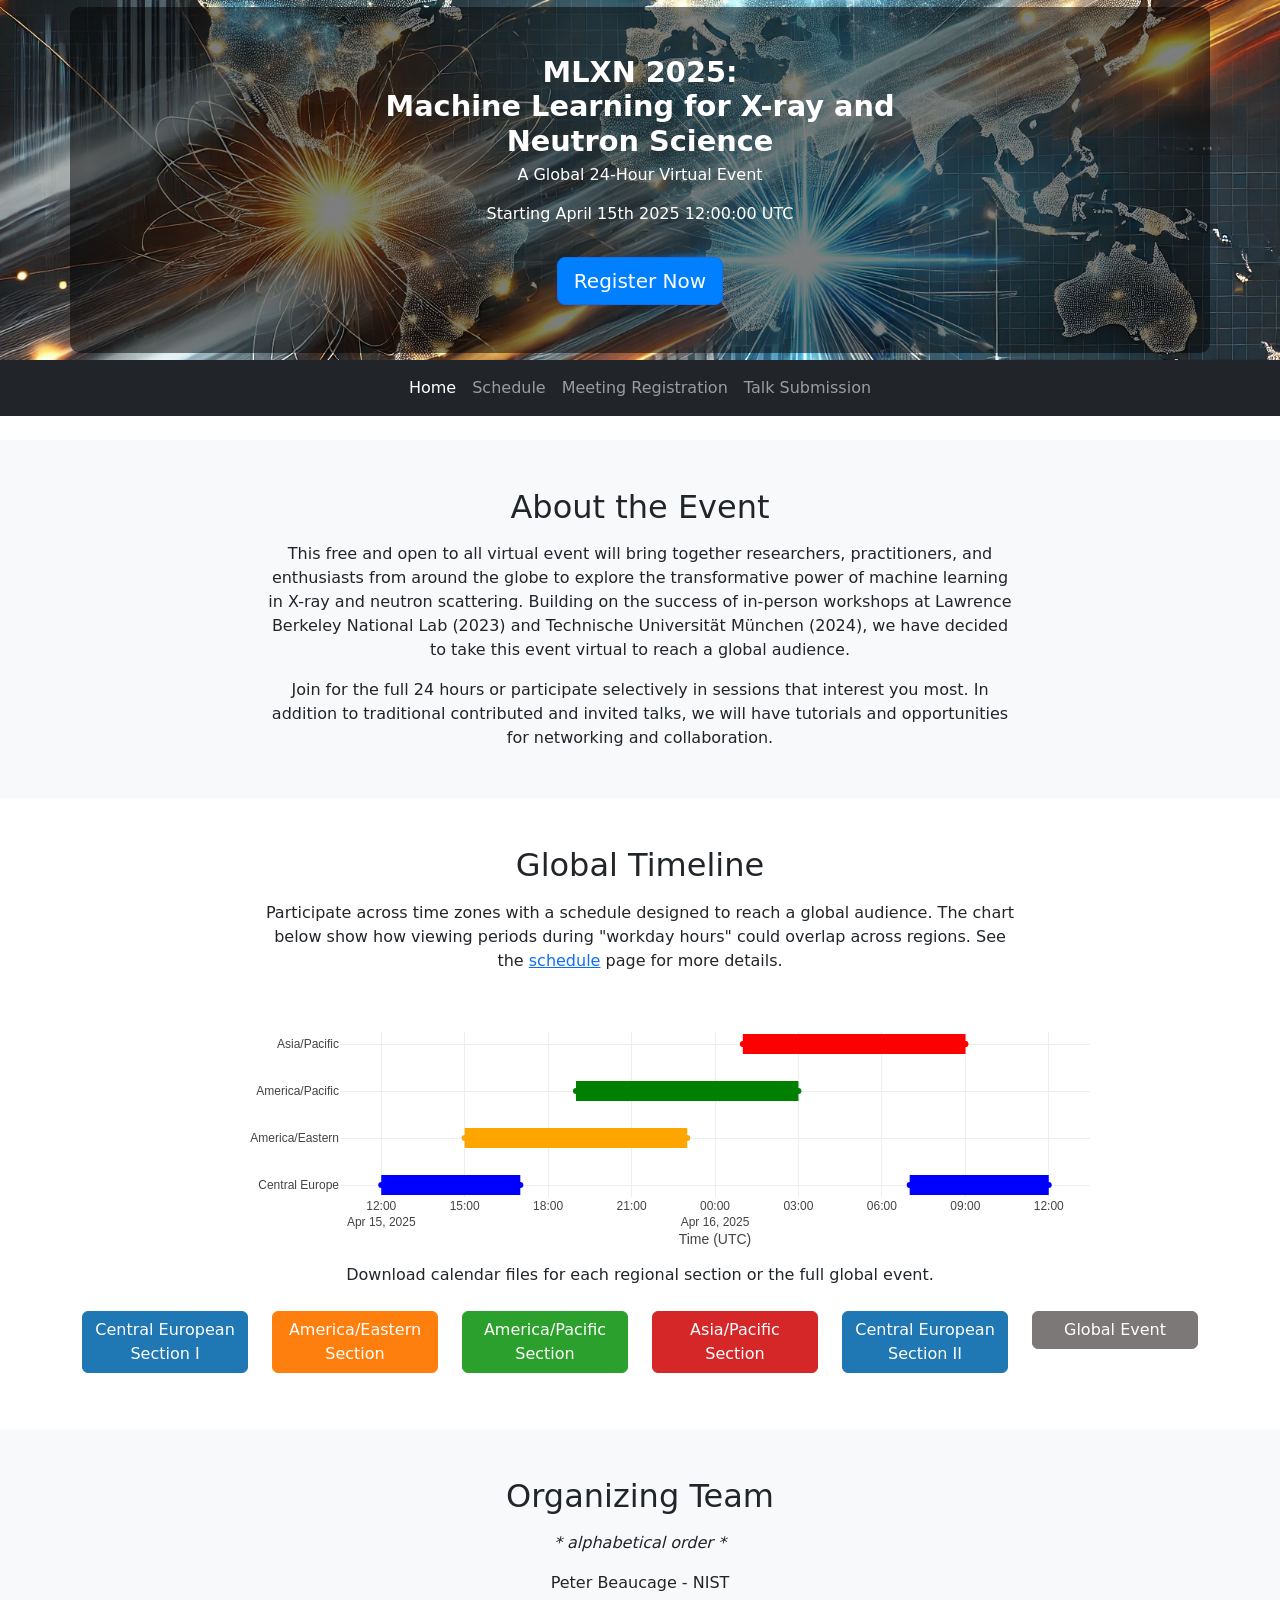
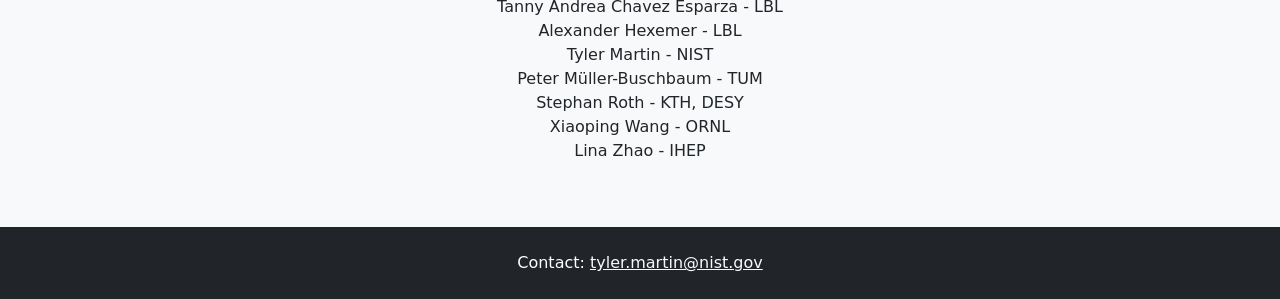
==== index.html @ e7e42723 "clarifies that the event is free" ====
<!DOCTYPE html>
<html lang="en">
<head>
    <meta charset="UTF-8">
    <meta name="viewport" content="width=device-width, initial-scale=1.0">
    <title>MLXN 2025 Symposium</title>

    <link href="https://cdn.jsdelivr.net/npm/bootstrap@5.3.2/dist/css/bootstrap.min.css" rel="stylesheet">
    <link href="styles.css" rel="stylesheet">
    <script defer src="scripts.js"></script>
    <script src="https://cdn.plot.ly/plotly-latest.min.js"></script>

    <!-- NIST Footer -->
   <link rel="stylesheet" href="https://pages.nist.gov/nist-header-footer/css/nist-combined.css">
   <script src="https://pages.nist.gov/nist-header-footer/js/nist-header-footer.js" type="text/javascript" defer="defer"></script>

    <!-- NIST Leave Notice -->
    <script type="text/javascript" src="https://code.jquery.com/jquery-1.12.4.min.js"></script>
    <script type="text/javascript" src="https://pages.nist.gov/leaveNotice/js/jquery.leaveNotice-nist.min.js"></script>
    <link rel="stylesheet" type="text/css" href="https://pages.nist.gov/leaveNotice/css/jquery.leaveNotice.css" />


    <script type="text/javascript">
        $(function(){
         $('a[rel=external]').leaveNotice();
        });
    </script>
</head>
<body>

    <!--
    <div class="alert alert-warning text-center mb-0" role="alert">
        This website is in development. All details are subject to change.
    </div>
    -->

    <!-- Hero Section -->
    <header class="hero d-flex flex-column justify-content-center align-items-center text-center">
        <div class="container text-white py-5">
            <h1 class="display-4 fw-bold">MLXN 2025:<br/> Machine Learning for X-ray and <br/> Neutron Science</h1>
            <p class="lead">A Global 24-Hour Virtual Event</p>
            <p class="lead">Starting April 15th 2025 12:00:00 UTC</p>
            <a href="https://forms.gle/H5YNSt72dLBRPrXT7" rel="external" class="btn btn-primary btn-lg mt-3">Register Now</a>

        </div>
    </header>

    <!-- Navigation Bar -->
    <nav class="navbar navbar-expand-lg navbar-dark bg-dark mb-4">
        <div class="container">
            <button class="navbar-toggler" type="button" data-bs-toggle="collapse" data-bs-target="#navbarNav" aria-controls="navbarNav" aria-expanded="false" aria-label="Toggle navigation">
                <span class="navbar-toggler-icon"></span>
            </button>
            <div class="collapse navbar-collapse justify-content-center" id="navbarNav">
                <ul class="navbar-nav">
                    <li class="nav-item">
                        <a class="nav-link active" href="index.html">Home</a>
                    </li>
                    <li class="nav-item">
                        <a class="nav-link" href="schedule.html">Schedule</a>
                    </li>
                    <li class="nav-item">
                        <a class="nav-link" href="https://forms.gle/H5YNSt72dLBRPrXT7" rel="external">Meeting Registration</a>
                    </li>
                    <li class="nav-item">
                        <a class="nav-link" href="https://forms.gle/bDFXMEPGEKgv2yoD7" rel="external">Talk Submission</a>
                    </li>
                </ul>
            </div>
        </div>
    </nav>

    <!-- About Section -->
    <section id="about" class="py-5 bg-light">
        <div class="container text-center">
            <h2>About the Event</h2>
            <p class="mt-3">
                This free and open to all virtual event will bring together researchers, practitioners, and enthusiasts
                from around the globe to explore the transformative power of machine learning in X-ray and neutron
                scattering. Building on the success of in-person workshops at Lawrence Berkeley National Lab (2023)
                and Technische Universität München (2024), we have decided to take this event virtual to reach a global
                audience.
            </p>
            <p class="mt-3">
                Join for the full 24 hours or participate selectively in sessions that interest you most. In
                addition to traditional contributed and invited talks, we will have tutorials and opportunities for
                networking and collaboration.
            </p>
        </div>
    </section>

    <!-- Global Timeline Section -->
    <section id="timeline" class="py-5">
        <div class="container text-center">
            <h2>Global Timeline</h2>
            <p class="mt-3">
                Participate across time zones with a schedule designed to reach a global audience.
                The chart below show how viewing periods during "workday hours" could overlap across regions.
                See the <a href="schedule.html">schedule</a> page for more details.
            </p>
            <div id="gantt-chart" class="mt-4"></div>

            <p class="mt-3">
                Download calendar files for each regional section or the full global event.
            </p>
            <div class="row justify-content-center mt-4">
                <div class="col-6 col-md-4 col-lg-2 mb-2">
                    <a href="MLXN25-CET1.ics" download="MLXN25-CET1.ics" class="btn btn-primary w-100" style="background-color: #1f77b4; border-color: #1f77b4;">Central European Section I</a>
                </div>
                <div class="col-6 col-md-4 col-lg-2 mb-2">
                    <a href="MLXN25-EDT.ics" download="MLXN25-EDT.ics" class="btn btn-primary w-100" style="background-color: #ff7f0e; border-color: #ff7f0e;">America/Eastern Section</a>
                </div>
                <div class="col-6 col-md-4 col-lg-2 mb-2">
                    <a href="MLXN25-PDT.ics" download="MLXN25-PDT.ics" class="btn btn-primary w-100" style="background-color: #2ca02c; border-color: #2ca02c;">America/Pacific Section</a>
                </div>
                <div class="col-6 col-md-4 col-lg-2 mb-2">
                    <a href="MLXN25-APA.ics" download="MLXN25-APA.ics" class="btn btn-primary w-100" style="background-color: #d62728; border-color: #d62728;">Asia/Pacific Section</a>
                </div>
                <div class="col-6 col-md-4 col-lg-2 mb-2">
                    <a href="MLXN25-CET2.ics" download="MLXN25-CET1.ics" class="btn btn-primary w-100" style="background-color: #1f77b4; border-color: #1f77b4;">Central European Section II</a>
                </div>
                <div class="col-6 col-md-4 col-lg-2 mb-2">
                    <a href="MLXN25.ics" download="MLXN25.ics" class="btn btn-primary w-100" style="background-color: #7c7878; border-color: #7c7878;">Global Event</a>
                </div>
            </div>
        </div>
    </section>

    <!-- Organizing Team Section -->
    <section id="organizing-team" class="py-5 bg-light">
        <div class="container text-center">
            <h2>Organizing Team</h2>
            <p class="mt-3"><em>* alphabetical order *</em></p>
            <ul class="list-unstyled mt-3">
                <li>Peter Beaucage - NIST</li>
                <li>Tanny Andrea Chavez Esparza - LBL</li>
                <li>Alexander Hexemer - LBL</li>
                <li>Tyler Martin - NIST</li>
                <li>Peter Müller-Buschbaum - TUM</li>
                <li>Stephan Roth - KTH, DESY</li>
                <li>Xiaoping Wang - ORNL</li>
                <li>Lina Zhao - IHEP</li>
            </ul>
        </div>
    </section>

    <!-- Footer -->
    <footer class="py-4 bg-dark text-white text-center">
        <p>Contact: <a href="mailto:tyler.martin@nist.gov" class="text-light">tyler.martin@nist.gov</a></p>
    </footer>

    <script src="https://cdn.jsdelivr.net/npm/bootstrap@5.3.2/dist/js/bootstrap.bundle.min.js"></script>
</body>
</html>
---- styles.css ----
/* Hero Section */
.hero {
    position: relative;
    background: url('header-image-small.png') no-repeat center top/cover;
    background-position: center 30%; /* Focus on the top 30% of the image */
    height: 40vh;
    display: flex;
    justify-content: center;
    align-items: center;
    text-align: center;
    padding: 20px;
    overflow: hidden; /* Ensure the image doesn't overflow */
}

.hero .container {
    background: rgba(0, 0, 0, 0.5);
    padding: 15px;
    border-radius: 10px;
    width: 100%;
}

.hero h1 {
    font-size: 1.8em;
    margin: 0;
}

.hero p {
    font-size: 1em;
    margin: 5px 0 15px;
    max-width: none;
}

p {
    max-width: 750px;
    margin: 0 auto;
}

/* Buttons */
button {
    padding: 10px 20px;
    border: none;
    border-radius: 5px;
    cursor: pointer;
    font-size: 16px;
}

.btn-primary {
    background: #0080ff;
    color: white;
}

.btn-primary:hover {
    background: #0056b3;
}

.btn-secondary {
    background: #ddd;
    color: #333;
}

.btn-secondary:hover {
    background: #bbb;
}

#gantt-chart {
    margin: 0 auto;
    max-width: 900px; /* Make the chart responsive */
}

/* Responsive adjustments */
@media (max-width: 576px) {
    .hero {
        height: auto;
        padding: 30px 20px;
    }

    .hero h1 {
        font-size: 1.5em;
    }

    .hero p {
        font-size: 0.9em;
    }

    .btn-primary, .btn-secondary {
        font-size: 14px;
        padding: 8px 16px;
    }

    .container {
        padding: 10px;
    }
}

 .schedule-container {
     height: 80vh;
     overflow-y: auto;
 }
 .event-details {
     position: sticky;
     top: 0;
     height: 80vh;
     overflow-y: auto;
 }
 .event-row {
     cursor: pointer;
     transition: background-color 0.2s;
 }
 .event-row:hover {
     background-color: #f8f9fa;
 }
 .event-row.active {
     background-color: #e9ecef;
 }
 .event-details-card {
     display: none;
 }
 .event-details-card.show {
     display: block;
 }
 .region-indicator {
     display: inline-block;
     width: 12px;
     height: 12px;
     margin-right: 3px;
     border-radius: 2px;
 }
 .region-europe {
     background-color: #1f77b4;
 }
 .region-eastern {
     background-color: #ff7f0e;
 }
 .region-western {
     background-color: #2ca02c;
 }
 .region-asia {
     background-color: #d62728;
 }
 .region-indicators {
     display: flex;
     margin-right: 10px;
 }
 .time-cell {
     display: flex;
     align-items: center;
 }
 .combined-time {
     white-space: nowrap;
 }
 .utc-time {
     display: block;
     font-weight: bold;
 }
 .local-time {
     display: block;
     color: #666;
     font-size: 0.85em;
     margin-top: 2px;
 }
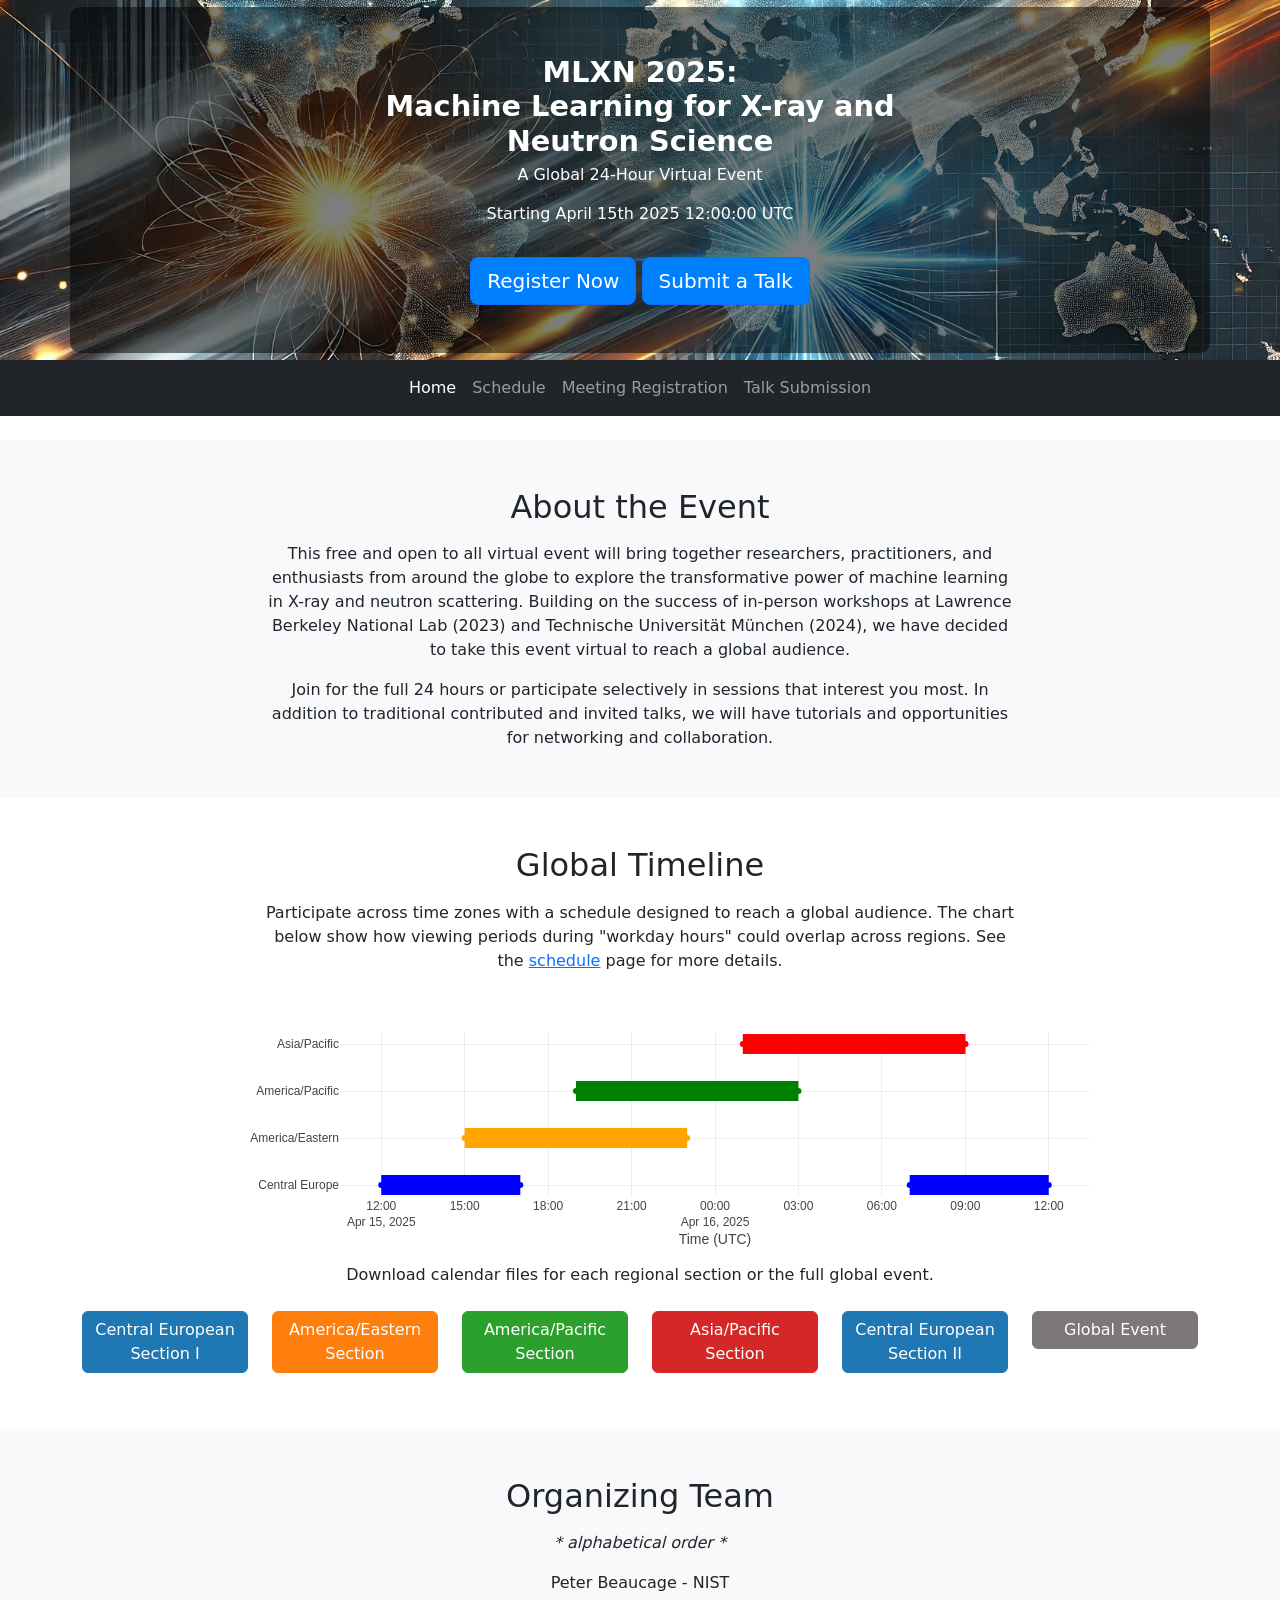
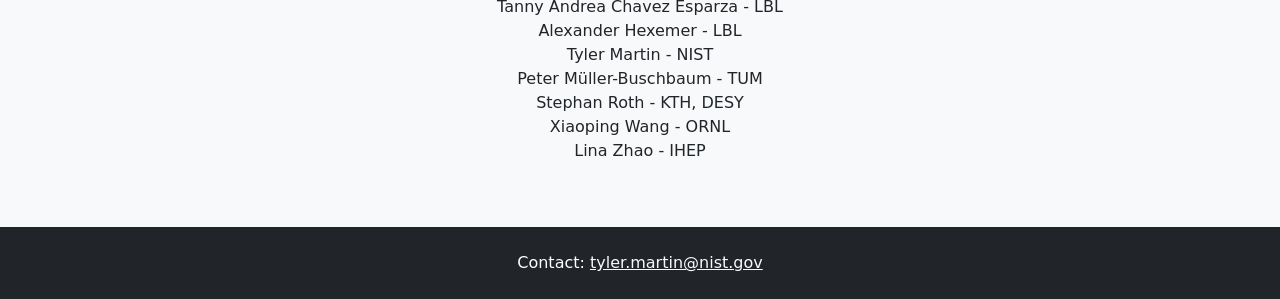
==== commit c9b7e5fa: "adds email banner and adds buttons back into web banner" ====
--- a/index.html
+++ b/index.html
@@ -41,6 +41,7 @@
             <p class="lead">A Global 24-Hour Virtual Event</p>
             <p class="lead">Starting April 15th 2025 12:00:00 UTC</p>
             <a href="https://forms.gle/H5YNSt72dLBRPrXT7" rel="external" class="btn btn-primary btn-lg mt-3">Register Now</a>
+            <a href="https://forms.gle/bDFXMEPGEKgv2yoD7" rel="external" class="btn btn-primary btn-lg mt-3">Submit a Talk</a>
 
         </div>
     </header>
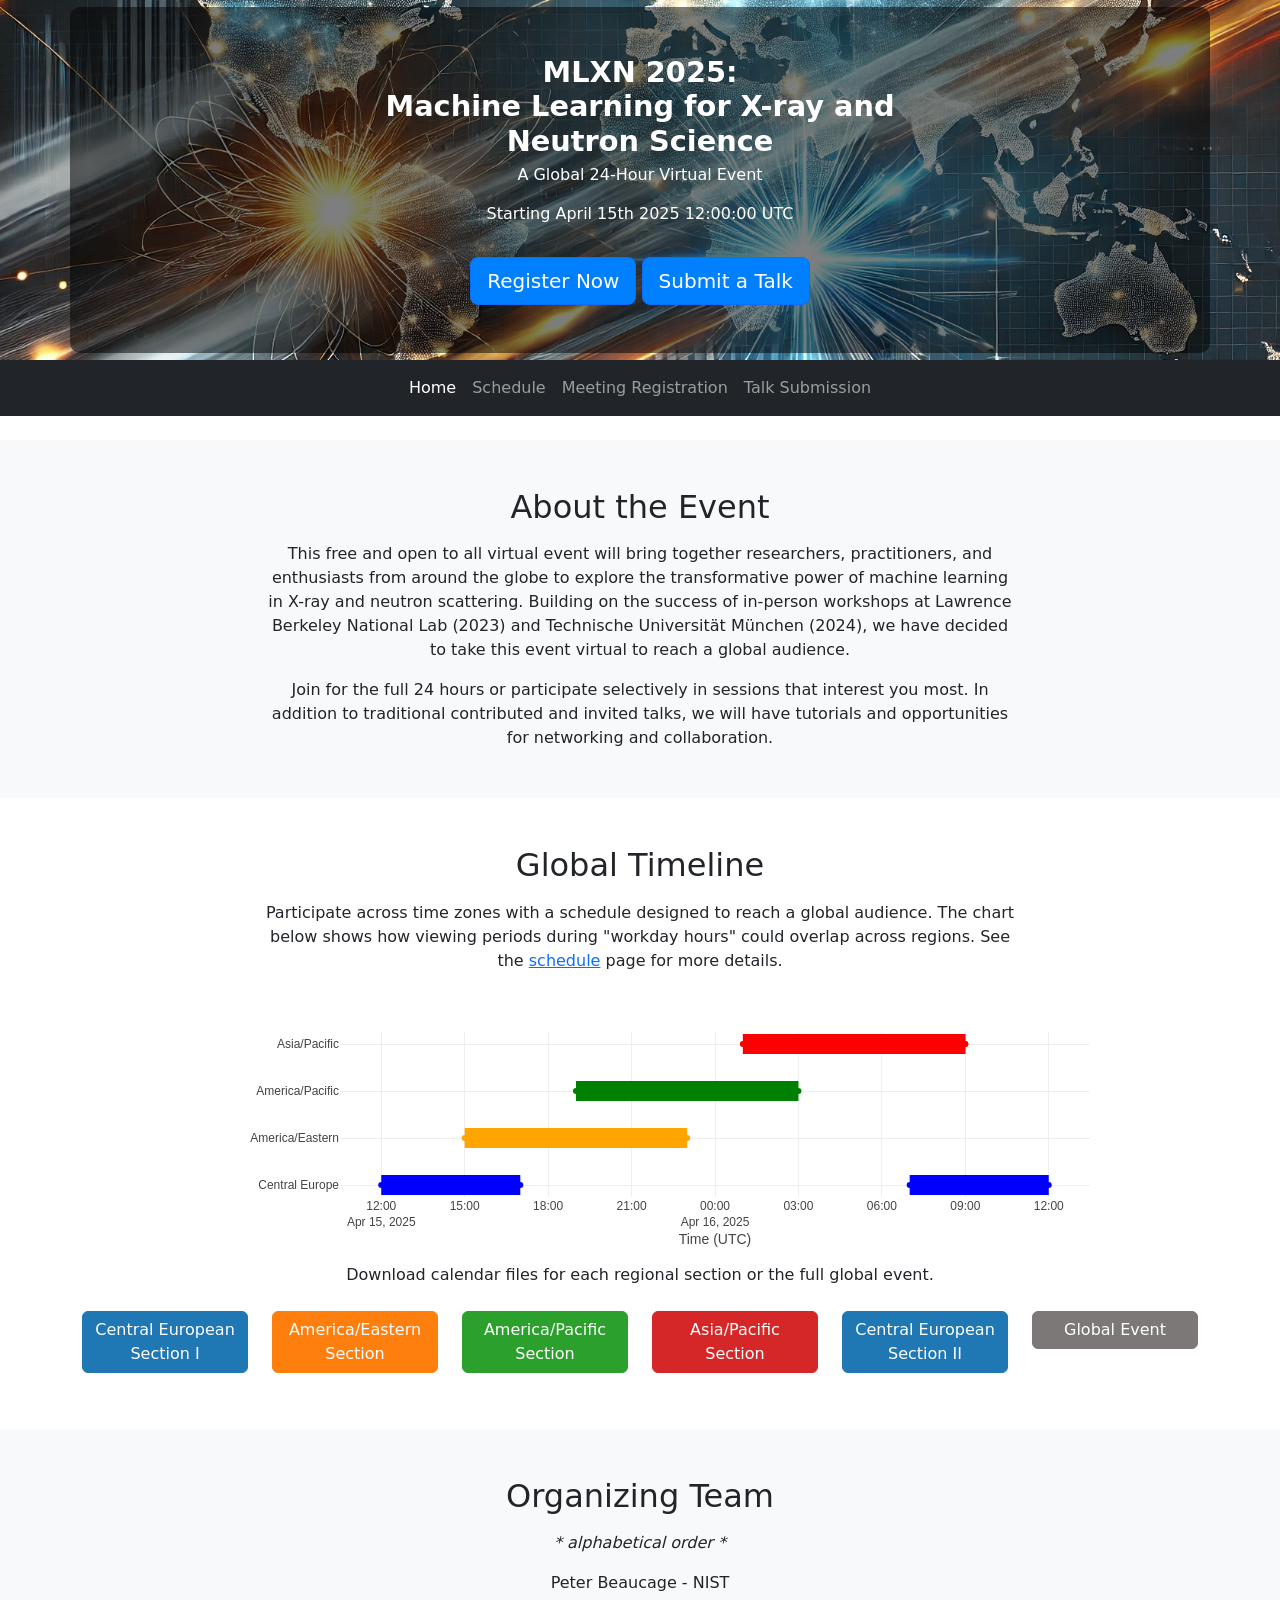
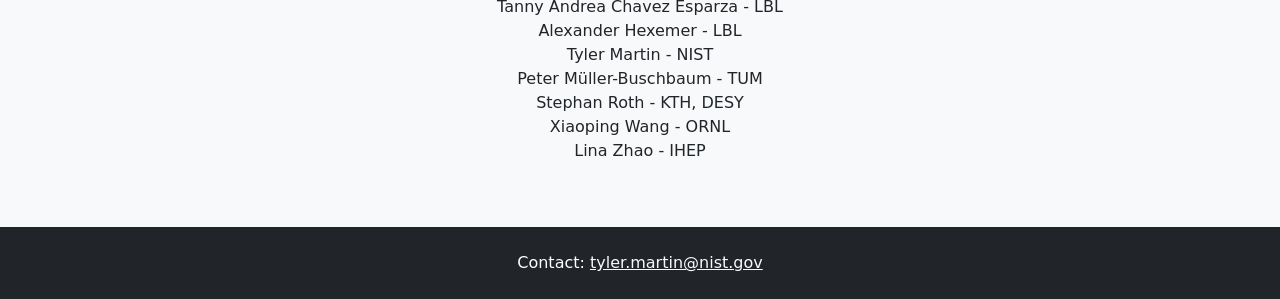
==== commit dae8f0eb: "fixes typo" ====
--- a/index.html
+++ b/index.html
@@ -96,7 +96,7 @@
             <h2>Global Timeline</h2>
             <p class="mt-3">
                 Participate across time zones with a schedule designed to reach a global audience.
-                The chart below show how viewing periods during "workday hours" could overlap across regions.
+                The chart below shows how viewing periods during "workday hours" could overlap across regions.
                 See the <a href="schedule.html">schedule</a> page for more details.
             </p>
             <div id="gantt-chart" class="mt-4"></div>
--- a/styles.css
+++ b/styles.css
@@ -118,29 +118,6 @@
  .event-details-card.show {
      display: block;
  }
- .region-indicator {
-     display: inline-block;
-     width: 12px;
-     height: 12px;
-     margin-right: 3px;
-     border-radius: 2px;
- }
- .region-europe {
-     background-color: #1f77b4;
- }
- .region-eastern {
-     background-color: #ff7f0e;
- }
- .region-western {
-     background-color: #2ca02c;
- }
- .region-asia {
-     background-color: #d62728;
- }
- .region-indicators {
-     display: flex;
-     margin-right: 10px;
- }
  .time-cell {
      display: flex;
      align-items: center;
@@ -158,3 +135,140 @@
      font-size: 0.85em;
      margin-top: 2px;
  }
+
+#scheduleTable {
+    border-collapse: separate;
+    border-spacing: 0;
+}
+
+#scheduleTable thead th {
+    background-color: #f8f9fa;
+    border-bottom: 2px solid #dee2e6;
+    position: sticky;
+    top: 0;
+    z-index: 10;
+    padding: 12px 15px;
+    font-weight: 600;
+}
+
+#scheduleTable tbody tr {
+    transition: all 0.2s ease;
+    border-left: 3px solid transparent;
+}
+
+#scheduleTable tbody tr:hover {
+    background-color: rgba(13, 110, 253, 0.05);
+    border-left: 3px solid #0d6efd;
+}
+
+#scheduleTable tbody tr.active {
+    background-color: rgba(13, 110, 253, 0.1);
+    border-left: 3px solid #0d6efd;
+}
+
+#scheduleTable td {
+    padding: 12px 15px;
+    vertical-align: middle;
+}
+
+.card {
+    border: none;
+    box-shadow: 0 4px 6px rgba(0, 0, 0, 0.1);
+    border-radius: 8px;
+    overflow: hidden;
+}
+
+.card-header {
+    background-color: #f8f9fa;
+    border-bottom: 1px solid rgba(0, 0, 0, 0.05);
+    padding: 15px 20px;
+}
+
+.card-body {
+    padding: 20px;
+}
+
+/* Region indicators */
+.region-indicators {
+    display: flex;
+    gap: 5px;
+}
+
+.region-indicator {
+    display: inline-block;
+    width: 12px;
+    height: 12px;
+    border-radius: 50%;
+    margin-right: 2px;
+}
+
+ .region-europe {
+     background-color: #1f77b4;
+ }
+ .region-eastern {
+     background-color: #ff7f0e;
+ }
+ .region-western {
+     background-color: #2ca02c;
+ }
+ .region-asia {
+     background-color: #d62728;
+ }
+
+
+/* Event details styling */
+.event-details-card {
+    opacity: 0;
+    transform: translateY(10px);
+    transition: all 0.3s ease;
+}
+
+.event-details-card.show {
+    opacity: 1;
+    transform: translateY(0);
+}
+
+#eventTags .badge {
+    font-weight: 500;
+    padding: 6px 10px;
+    border-radius: 4px;
+    margin-bottom: 8px;
+}
+
+#eventTitle {
+    font-weight: 600;
+    line-height: 1.3;
+    font-size: 1.4rem;
+}
+
+.schedule-container {
+    border-radius: 8px;
+    overflow: hidden;
+}
+
+/* Scrollbar styling */
+::-webkit-scrollbar {
+    width: 8px;
+    height: 8px;
+}
+
+::-webkit-scrollbar-track {
+    background: #f1f1f1;
+    border-radius: 10px;
+}
+
+::-webkit-scrollbar-thumb {
+    background: #c1c1c1;
+    border-radius: 10px;
+}
+
+::-webkit-scrollbar-thumb:hover {
+    background: #a8a8a8;
+}
+
+/* Alert styling */
+.alert {
+    border-radius: 8px;
+    border: none;
+    box-shadow: 0 2px 4px rgba(0, 0, 0, 0.05);
+}
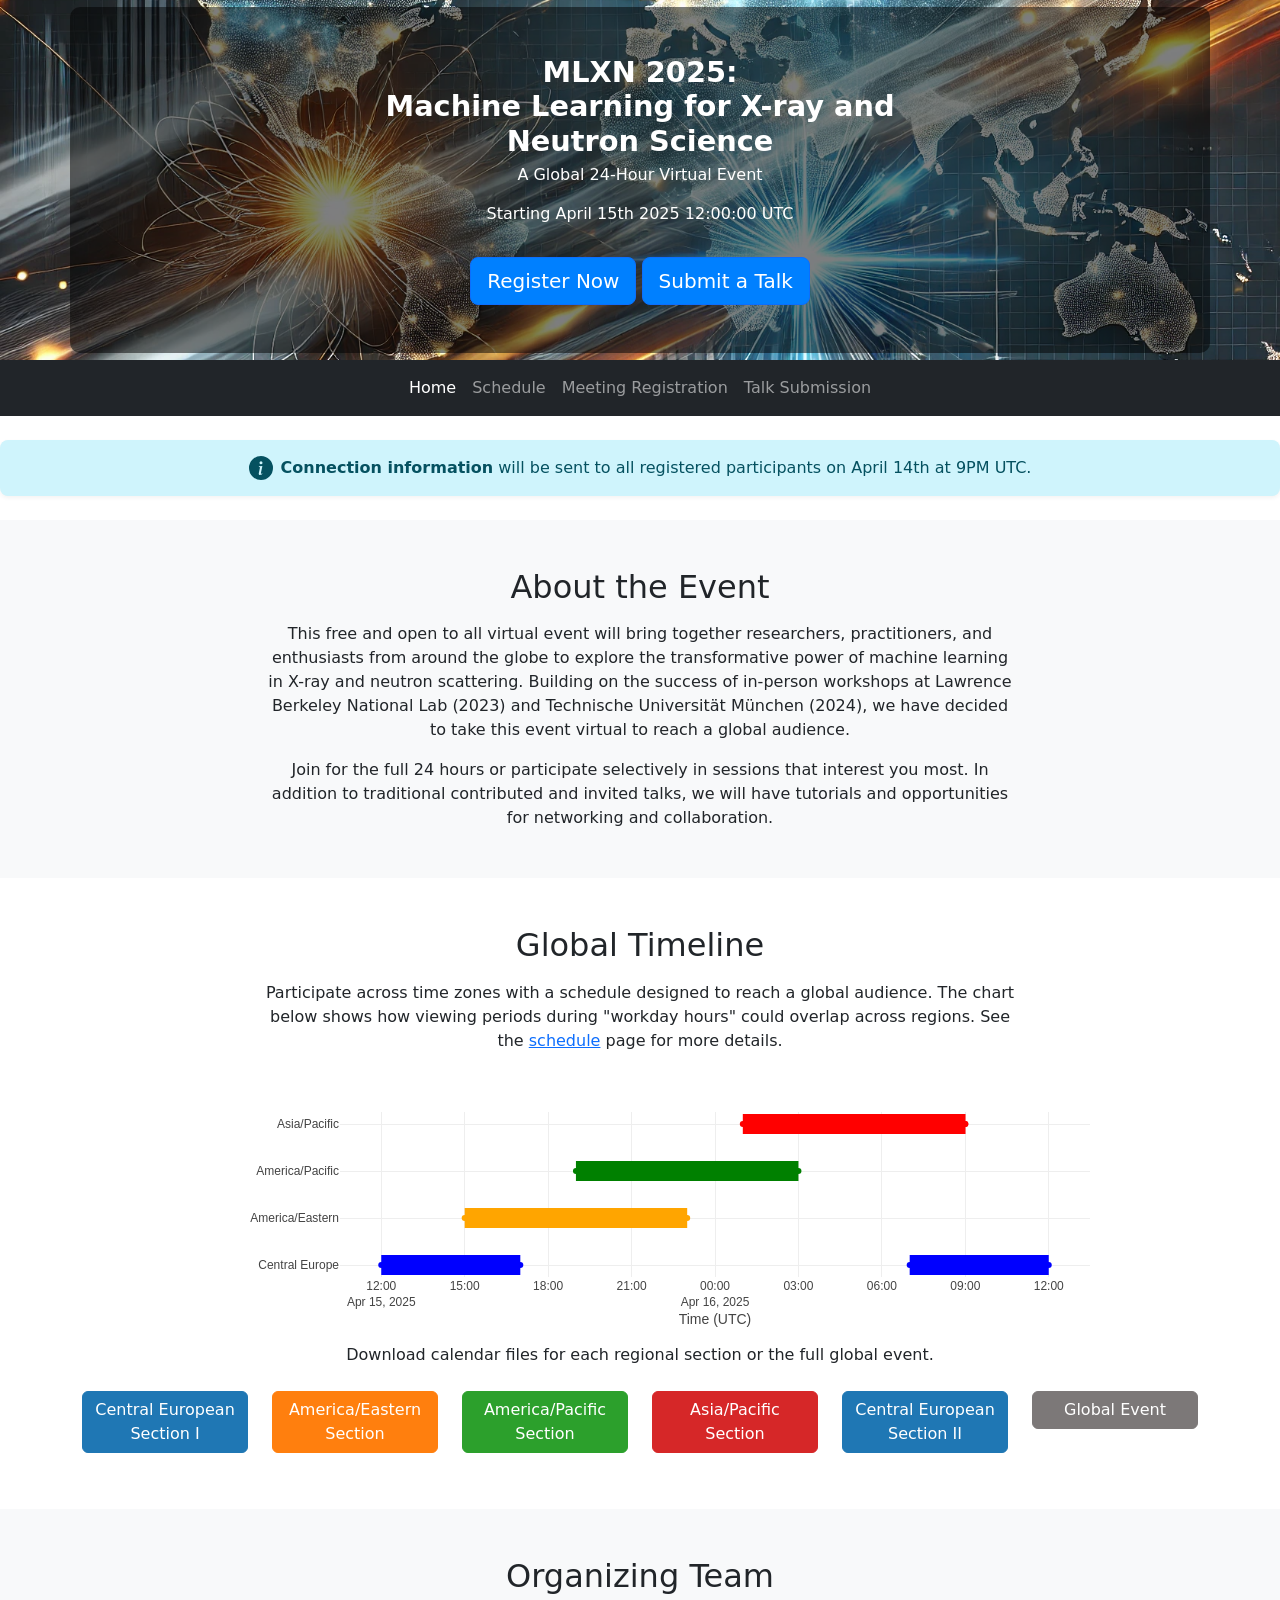
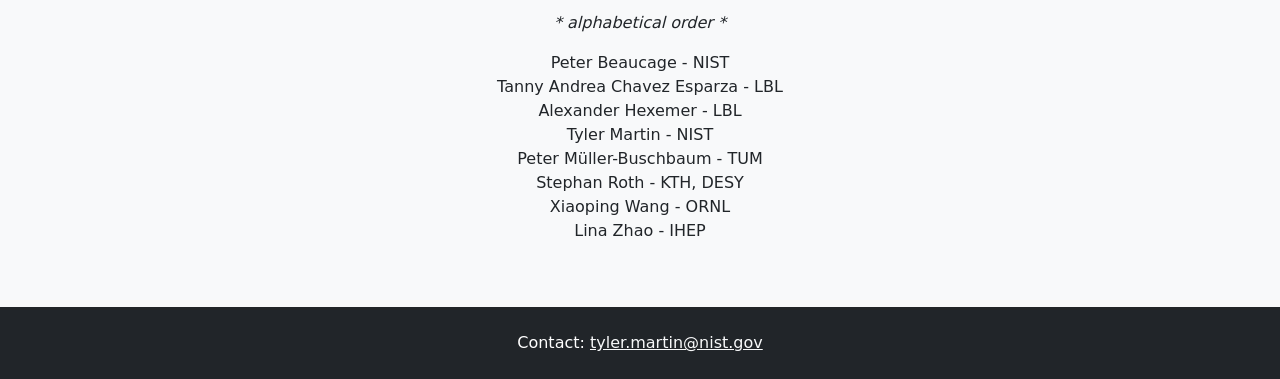
==== commit ada86ffb: "adds banner to both schedule and home pages" ====
--- a/index.html
+++ b/index.html
@@ -70,6 +70,18 @@
             </div>
         </div>
     </nav>
+
+    <!-- Connection Information Banner -->
+    <div class="alert alert-info text-center mb-4" role="alert">
+        <div class="d-flex align-items-center justify-content-center">
+            <svg xmlns="http://www.w3.org/2000/svg" width="24" height="24" fill="currentColor" class="bi bi-info-circle-fill flex-shrink-0 me-2" viewBox="0 0 16 16">
+                <path d="M8 16A8 8 0 1 0 8 0a8 8 0 0 0 0 16zm.93-9.412-1 4.705c-.07.34.029.533.304.533.194 0 .487-.07.686-.246l-.088.416c-.287.346-.92.598-1.465.598-.703 0-1.002-.422-.808-1.319l.738-3.468c.064-.293.006-.399-.287-.47l-.451-.081.082-.381 2.29-.287zM8 5.5a1 1 0 1 1 0-2 1 1 0 0 1 0 2z"/>
+            </svg>
+            <div>
+                <strong>Connection information</strong> will be sent to all registered participants on April 14th at 9PM UTC.
+            </div>
+        </div>
+    </div>
 
     <!-- About Section -->
     <section id="about" class="py-5 bg-light">
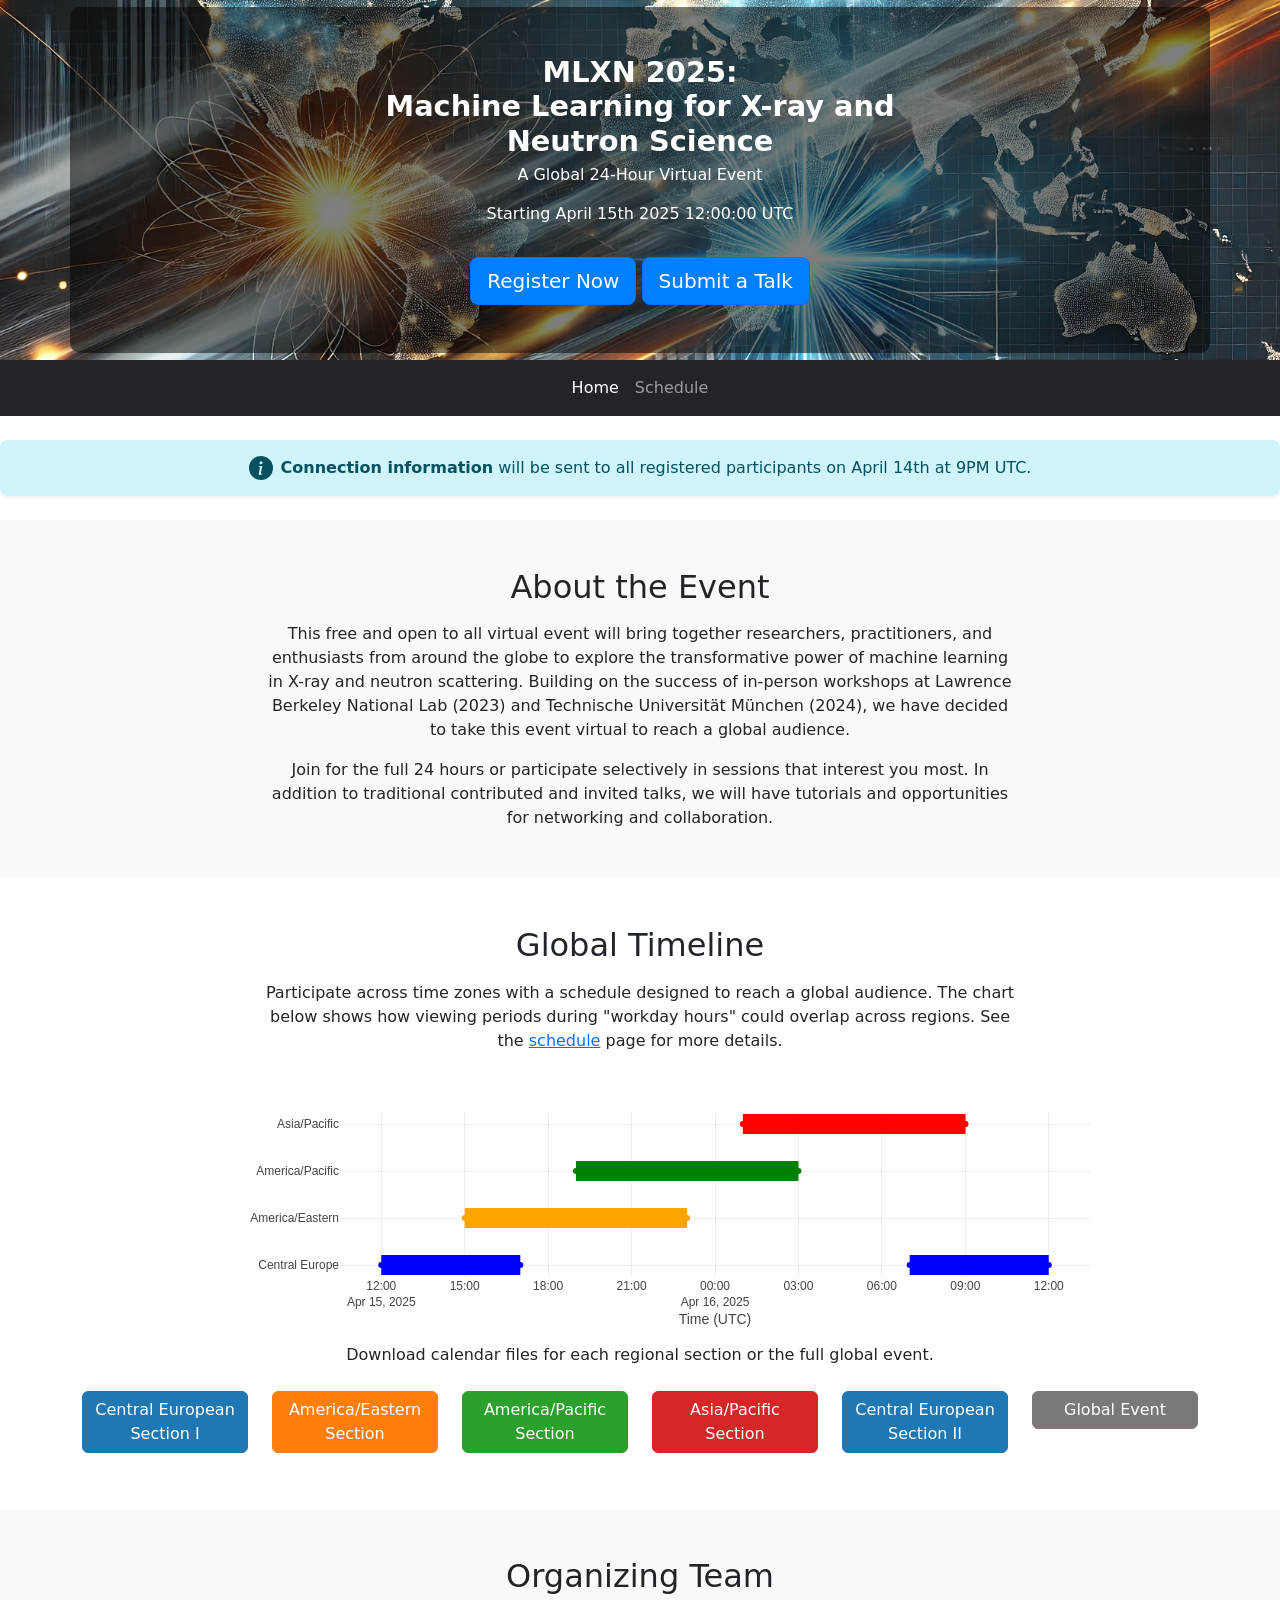
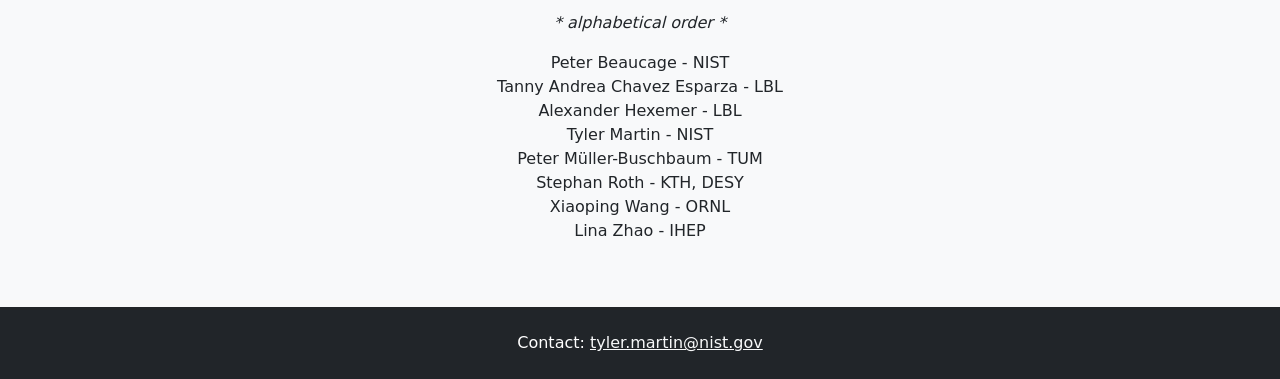
==== commit 51405752: "updates styling to improve mobile experience" ====
--- a/index.html
+++ b/index.html
@@ -60,12 +60,12 @@
                     <li class="nav-item">
                         <a class="nav-link" href="schedule.html">Schedule</a>
                     </li>
-                    <li class="nav-item">
+                    <!-- <li class="nav-item">
                         <a class="nav-link" href="https://forms.gle/H5YNSt72dLBRPrXT7" rel="external">Meeting Registration</a>
                     </li>
                     <li class="nav-item">
                         <a class="nav-link" href="https://forms.gle/bDFXMEPGEKgv2yoD7" rel="external">Talk Submission</a>
-                    </li>
+                    </li> -->
                 </ul>
             </div>
         </div>
--- a/styles.css
+++ b/styles.css
@@ -90,51 +90,111 @@
     .container {
         padding: 10px;
     }
-}
-
- .schedule-container {
-     height: 80vh;
-     overflow-y: auto;
- }
- .event-details {
-     position: sticky;
-     top: 0;
-     height: 80vh;
-     overflow-y: auto;
- }
- .event-row {
-     cursor: pointer;
-     transition: background-color 0.2s;
- }
- .event-row:hover {
-     background-color: #f8f9fa;
- }
- .event-row.active {
-     background-color: #e9ecef;
- }
- .event-details-card {
-     display: none;
- }
- .event-details-card.show {
-     display: block;
- }
- .time-cell {
-     display: flex;
-     align-items: center;
- }
- .combined-time {
-     white-space: nowrap;
- }
- .utc-time {
-     display: block;
-     font-weight: bold;
- }
- .local-time {
-     display: block;
-     color: #666;
-     font-size: 0.85em;
-     margin-top: 2px;
- }
+    
+    /* Improved mobile schedule layout */
+    .schedule-container {
+        height: 50vh; /* Reduce height on mobile for better usability */
+        margin-bottom: 20px; /* Add spacing between table and details pane */
+        -webkit-overflow-scrolling: touch; /* Smooth scrolling on iOS */
+    }
+    
+    .event-details {
+        height: auto; /* Let it take natural height on mobile */
+        max-height: 75vh; /* Limit maximum height but give more space */
+        margin-top: 30px; /* Add more spacing from the table */
+    }
+    
+    .event-details-scroll {
+        max-height: calc(50vh - 56px); /* Adjust for mobile */
+        -webkit-overflow-scrolling: touch; /* Smooth scrolling on iOS */
+    }
+    
+    #scheduleTable td {
+        padding: 10px 8px; /* Reduce padding on mobile for more content space */
+    }
+    
+    /* Make table more touch-friendly */
+    .event-row {
+        padding: 12px 0;
+    }
+    
+    /* Improve visibility of active row on mobile */
+    #scheduleTable tbody tr.active {
+        background-color: rgba(13, 110, 253, 0.2); /* More visible highlight */
+    }
+    
+    /* Fix for PDF export button and region indicators on mobile */
+    .card-header .d-flex {
+        flex-direction: column;
+        align-items: flex-start !important;
+    }
+    
+    #exportPdf {
+        margin-top: 12px;
+        align-self: flex-start;
+    }
+    
+    /* Region indicators spacing on mobile */
+    .region-indicator + span {
+        white-space: nowrap;
+    }
+    
+    #scheduleTable tbody tr {
+        min-height: 50px; /* Ensure touch targets are large enough */
+    }
+}
+
+.schedule-container {
+    height: 80vh;
+    overflow-y: auto;
+}
+.event-details {
+    position: sticky;
+    top: 0;
+    height: 80vh;
+}
+.event-details .card {
+    display: flex;
+    flex-direction: column;
+    height: 100%;
+}
+.event-details-scroll {
+    overflow-y: auto;
+    max-height: calc(80vh - 56px); /* Subtract the header height */
+}
+.event-row {
+    cursor: pointer;
+    transition: background-color 0.2s;
+}
+.event-row:hover {
+    background-color: #f8f9fa;
+}
+.event-row.active {
+    background-color: #e9ecef;
+}
+.event-details-card {
+    display: none;
+}
+.event-details-card.show {
+    display: block;
+}
+.time-cell {
+    display: flex;
+    align-items: center;
+}
+.combined-time {
+    white-space: nowrap;
+}
+.utc-time {
+    display: block;
+    font-weight: bold;
+}
+.local-time {
+    display: block;
+    color: #666;
+    font-size: 0.85em;
+    margin-top: 2px;
+}
 
 #scheduleTable {
     border-collapse: separate;
@@ -199,22 +259,21 @@
     width: 12px;
     height: 12px;
     border-radius: 50%;
-    margin-right: 2px;
-}
-
- .region-europe {
-     background-color: #1f77b4;
- }
- .region-eastern {
-     background-color: #ff7f0e;
- }
- .region-western {
-     background-color: #2ca02c;
- }
- .region-asia {
-     background-color: #d62728;
- }
-
+    margin-right: 5px; /* Increased spacing */
+}
+
+.region-europe {
+    background-color: #1f77b4;
+}
+.region-eastern {
+    background-color: #ff7f0e;
+}
+.region-western {
+    background-color: #2ca02c;
+}
+.region-asia {
+    background-color: #d62728;
+}
 
 /* Event details styling */
 .event-details-card {
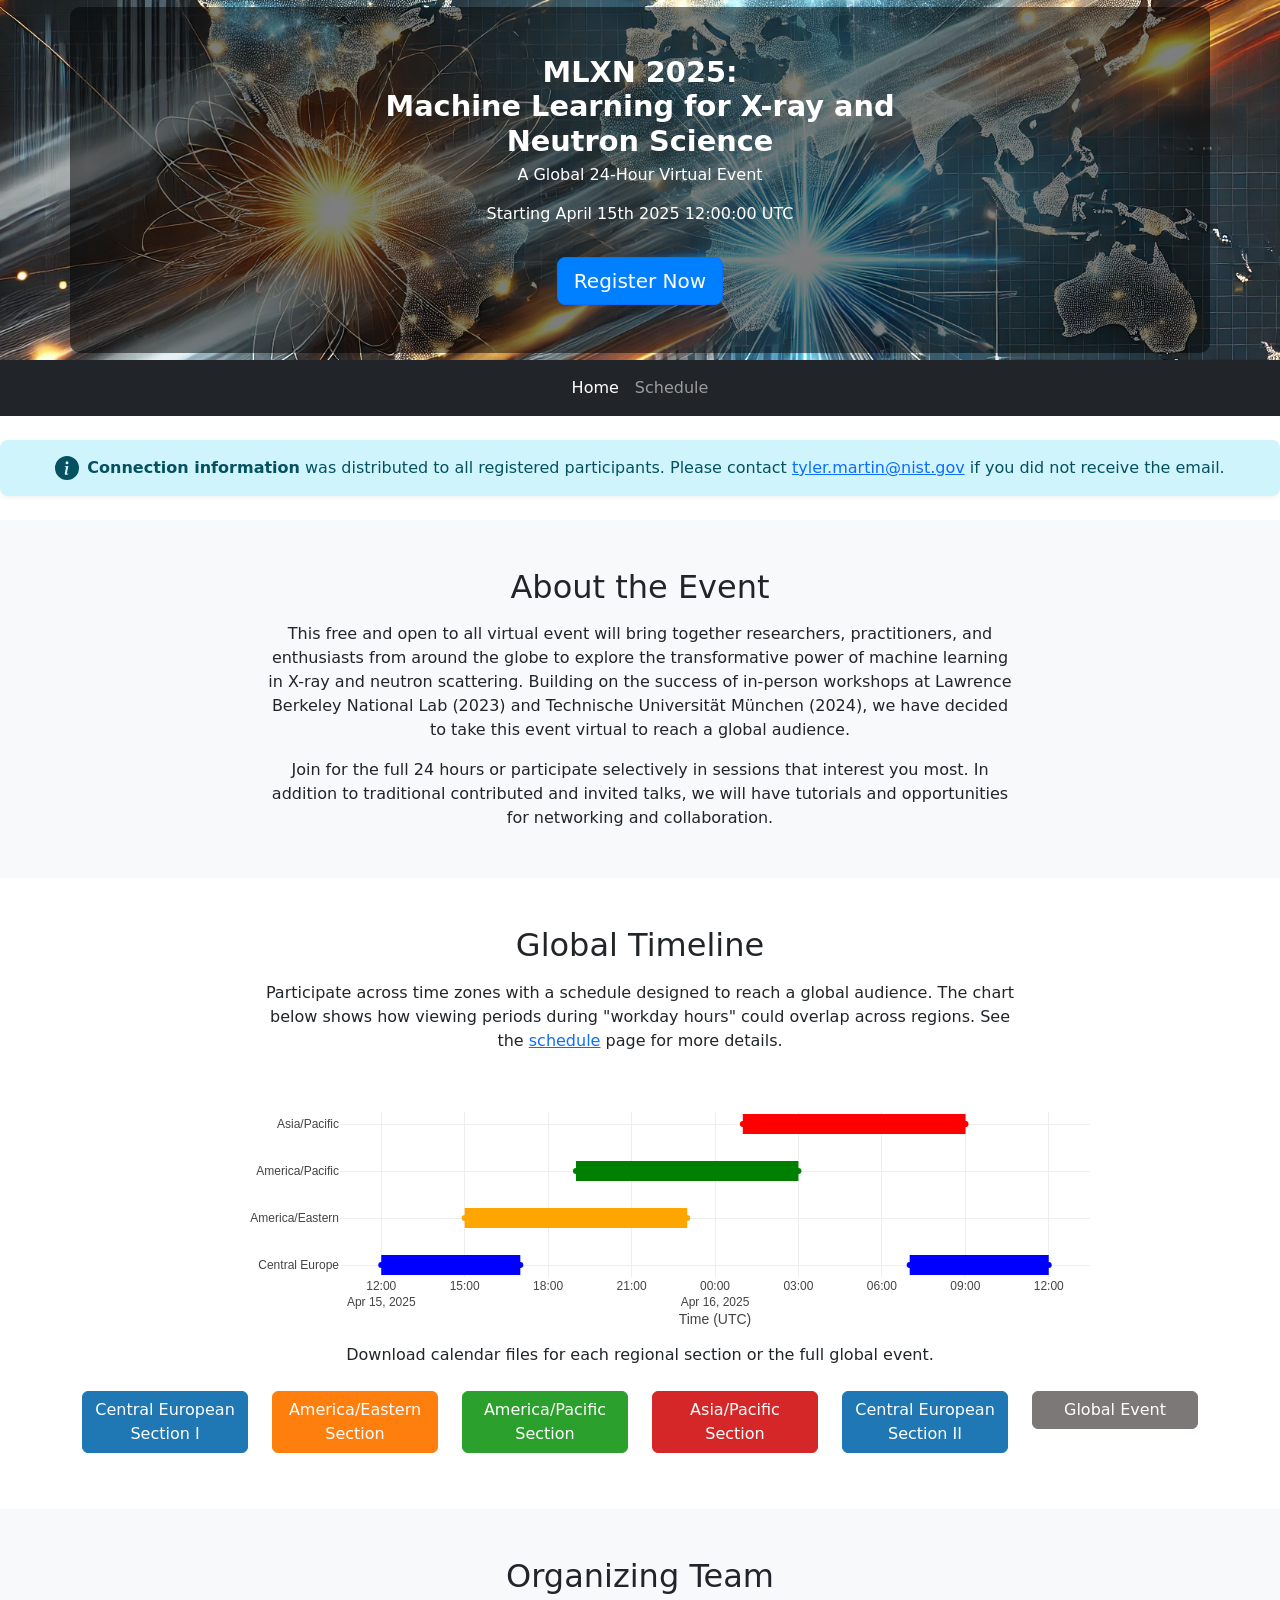
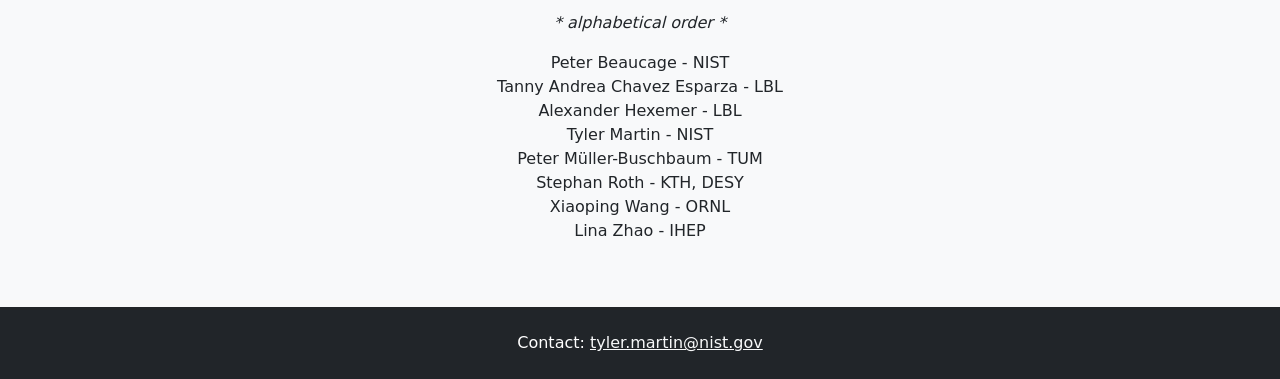
==== commit f1dc7821: "updates connection information banner" ====
--- a/index.html
+++ b/index.html
@@ -41,7 +41,7 @@
             <p class="lead">A Global 24-Hour Virtual Event</p>
             <p class="lead">Starting April 15th 2025 12:00:00 UTC</p>
             <a href="https://forms.gle/H5YNSt72dLBRPrXT7" rel="external" class="btn btn-primary btn-lg mt-3">Register Now</a>
-            <a href="https://forms.gle/bDFXMEPGEKgv2yoD7" rel="external" class="btn btn-primary btn-lg mt-3">Submit a Talk</a>
+            <!-- <a href="https://forms.gle/bDFXMEPGEKgv2yoD7" rel="external" class="btn btn-primary btn-lg mt-3">Submit a Talk</a> -->
 
         </div>
     </header>
@@ -78,7 +78,7 @@
                 <path d="M8 16A8 8 0 1 0 8 0a8 8 0 0 0 0 16zm.93-9.412-1 4.705c-.07.34.029.533.304.533.194 0 .487-.07.686-.246l-.088.416c-.287.346-.92.598-1.465.598-.703 0-1.002-.422-.808-1.319l.738-3.468c.064-.293.006-.399-.287-.47l-.451-.081.082-.381 2.29-.287zM8 5.5a1 1 0 1 1 0-2 1 1 0 0 1 0 2z"/>
             </svg>
             <div>
-                <strong>Connection information</strong> will be sent to all registered participants on April 14th at 9PM UTC.
+                <strong>Connection information</strong> was distributed to all registered participants. Please contact <a href="mailto:tyler.martin@nist.gov">tyler.martin@nist.gov</a> if you did not receive the email.
             </div>
         </div>
     </div>
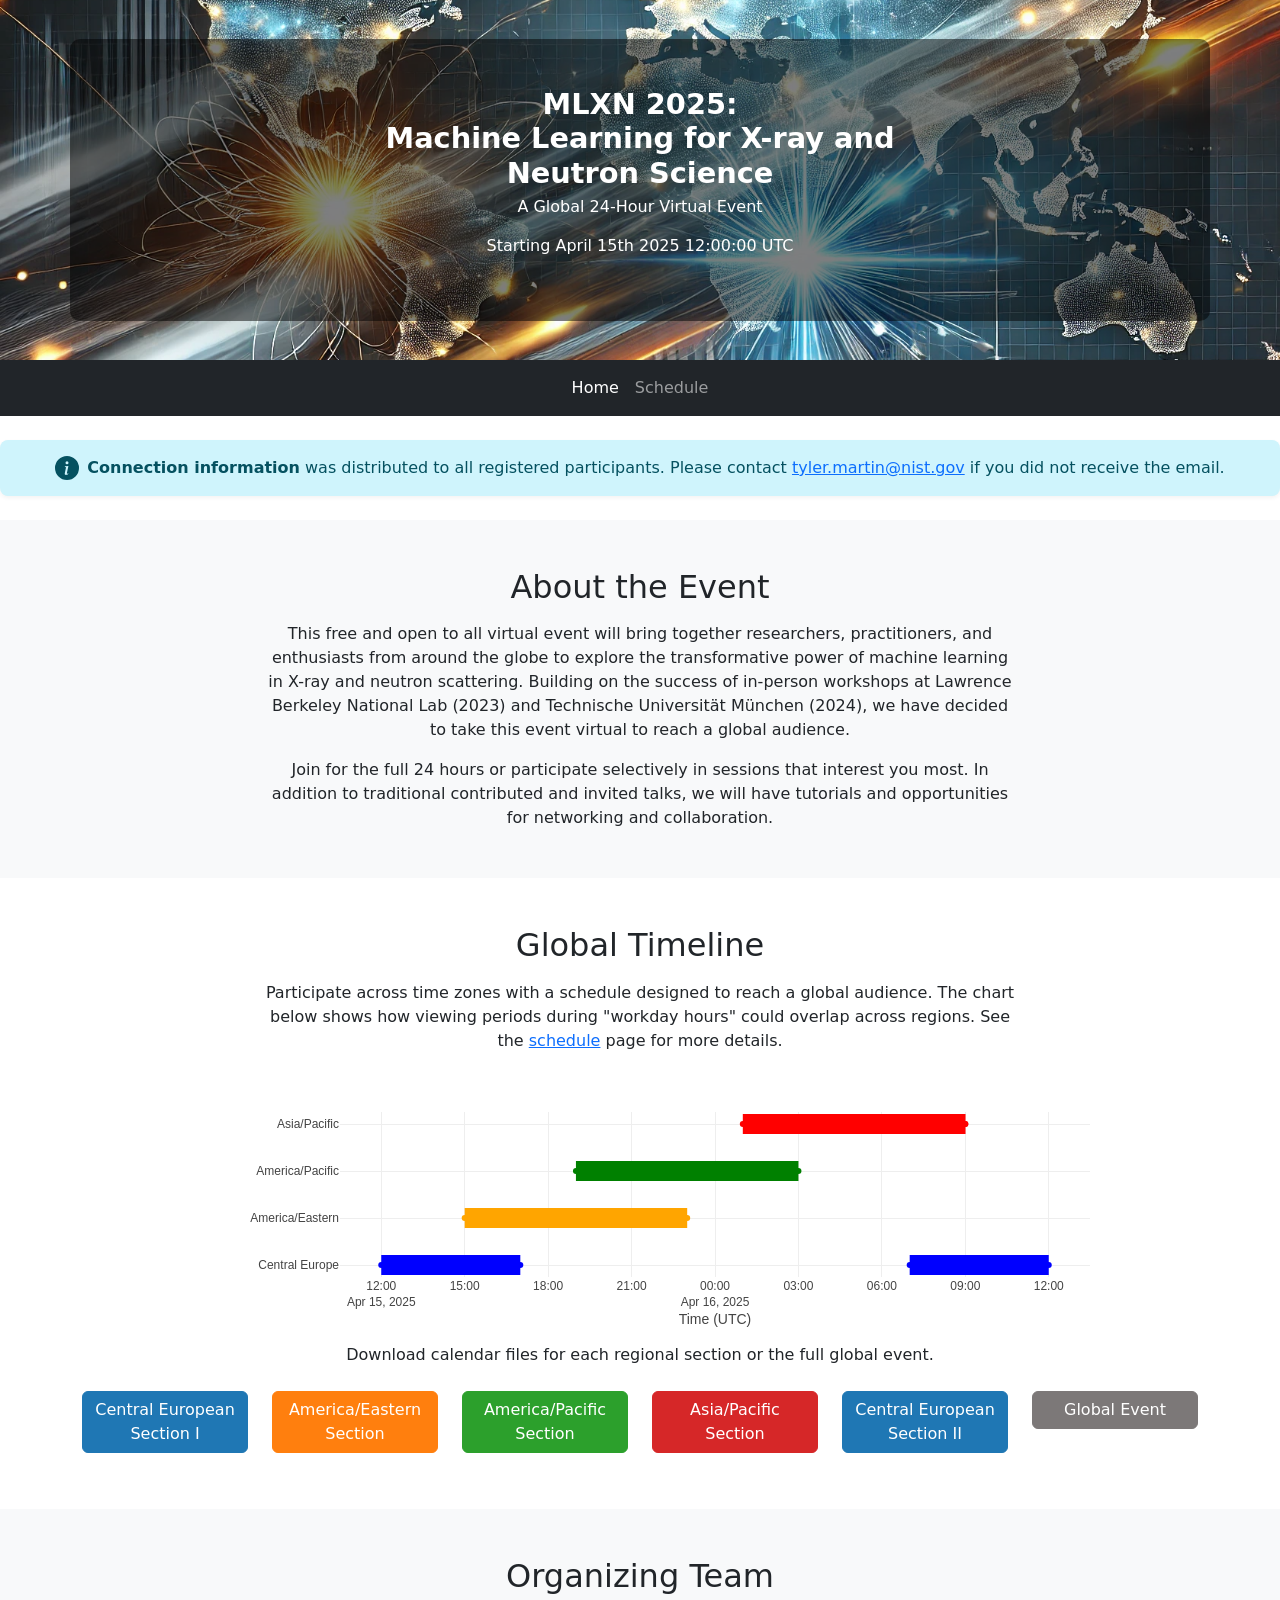
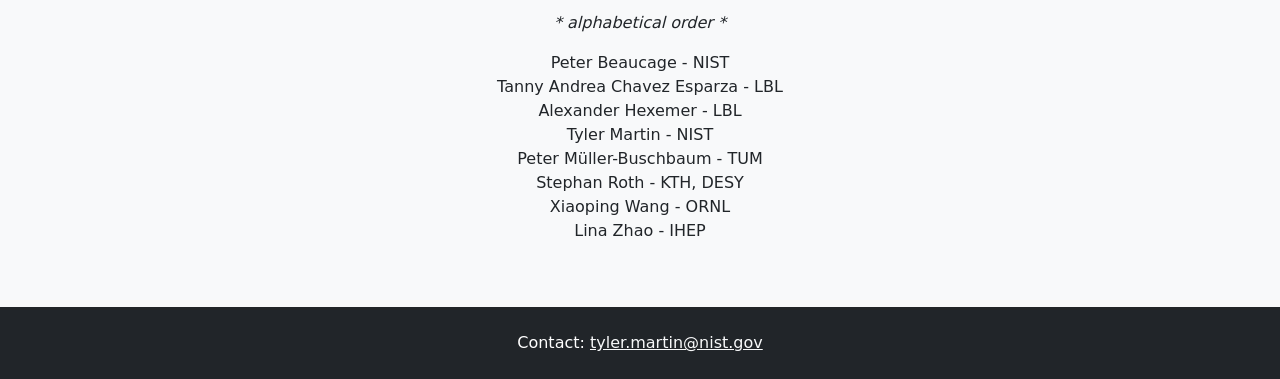
==== commit cd729a48: "removes registration button" ====
--- a/index.html
+++ b/index.html
@@ -40,7 +40,7 @@
             <h1 class="display-4 fw-bold">MLXN 2025:<br/> Machine Learning for X-ray and <br/> Neutron Science</h1>
             <p class="lead">A Global 24-Hour Virtual Event</p>
             <p class="lead">Starting April 15th 2025 12:00:00 UTC</p>
-            <a href="https://forms.gle/H5YNSt72dLBRPrXT7" rel="external" class="btn btn-primary btn-lg mt-3">Register Now</a>
+            <!-- <a href="https://forms.gle/H5YNSt72dLBRPrXT7" rel="external" class="btn btn-primary btn-lg mt-3">Register Now</a> -->
             <!-- <a href="https://forms.gle/bDFXMEPGEKgv2yoD7" rel="external" class="btn btn-primary btn-lg mt-3">Submit a Talk</a> -->
 
         </div>
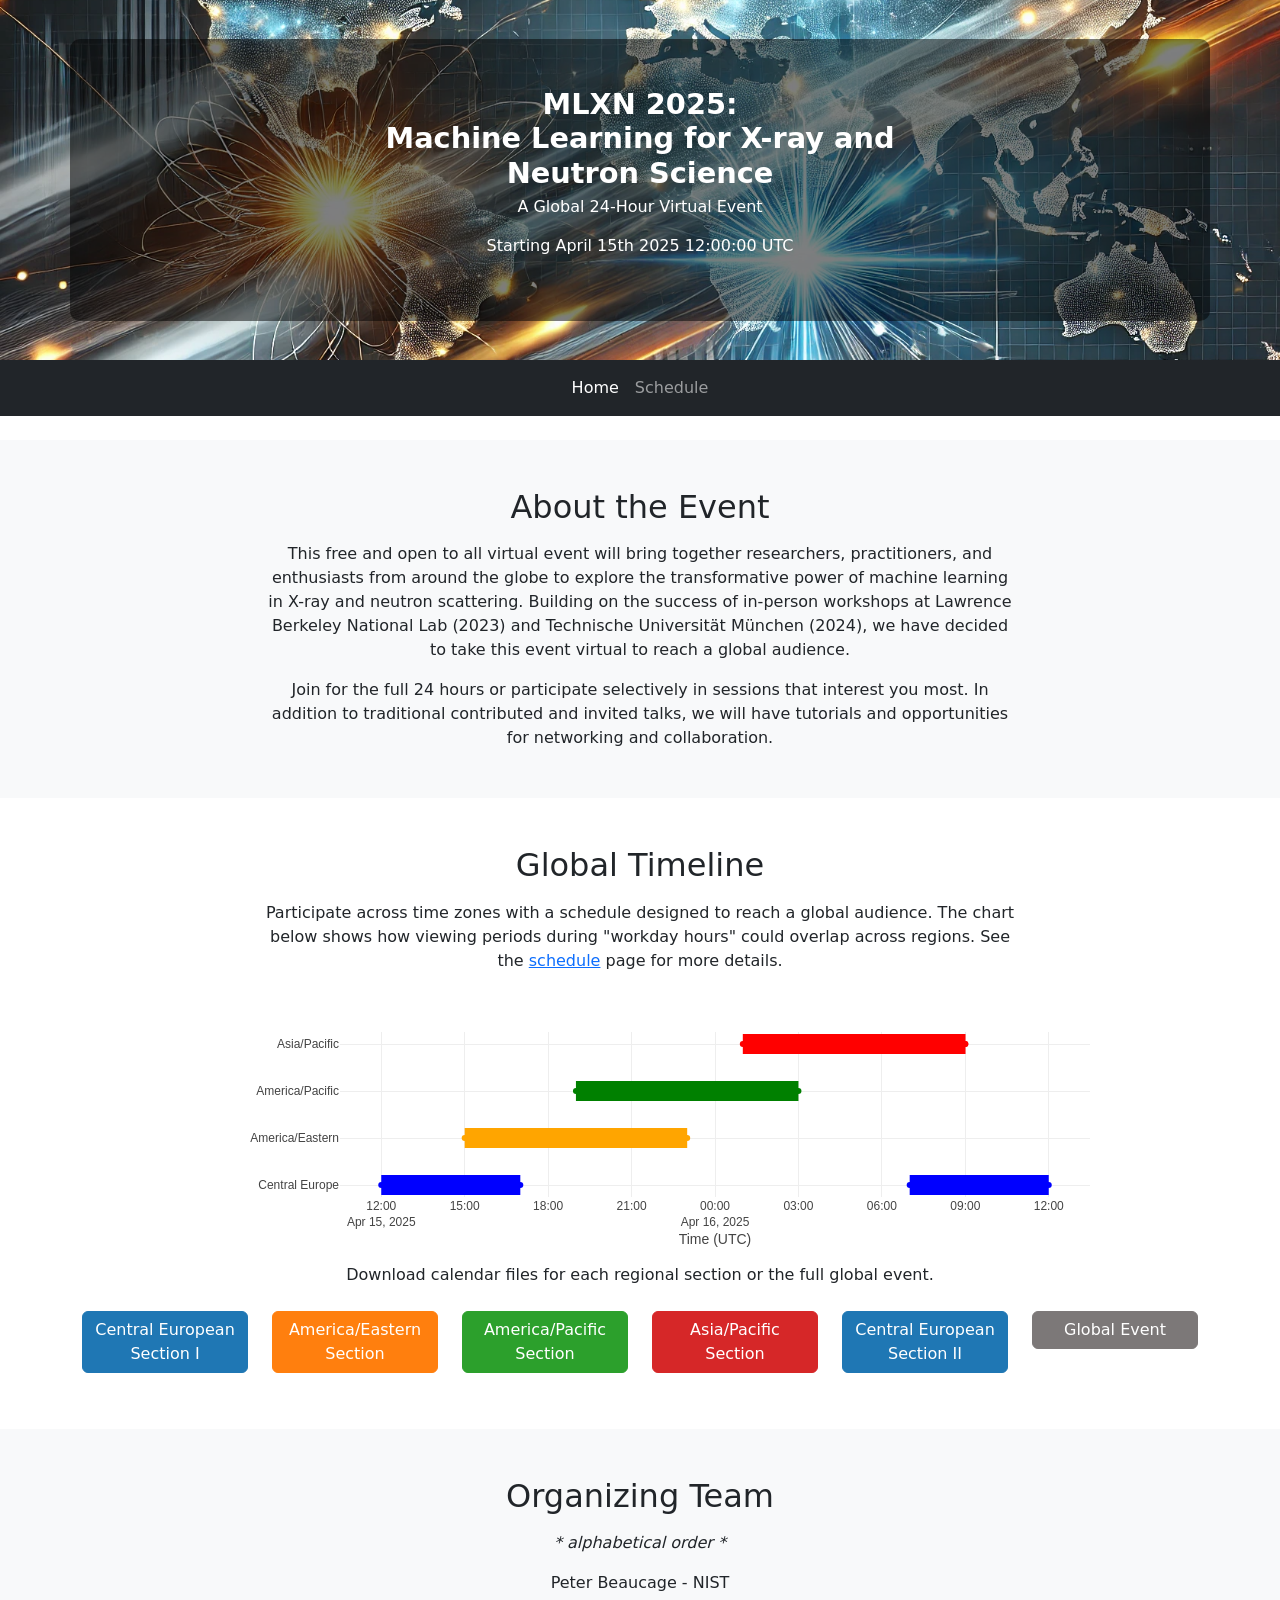
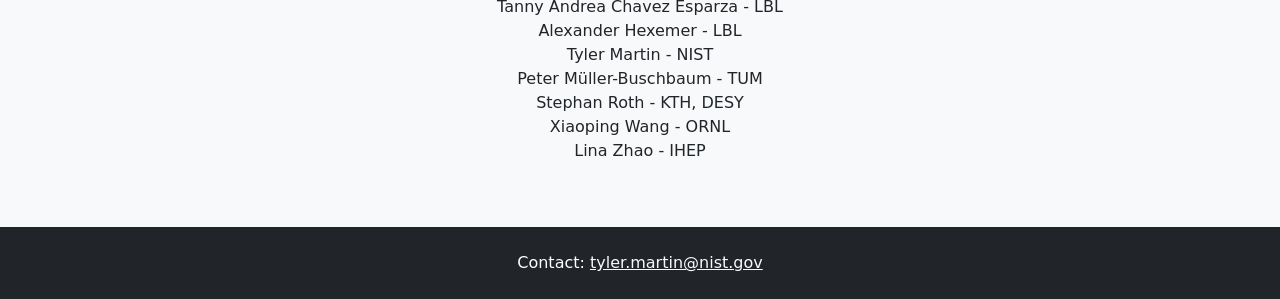
==== commit 7ae0796d: "removes banner from website" ====
--- a/index.html
+++ b/index.html
@@ -72,6 +72,7 @@
     </nav>
 
     <!-- Connection Information Banner -->
+    <!--
     <div class="alert alert-info text-center mb-4" role="alert">
         <div class="d-flex align-items-center justify-content-center">
             <svg xmlns="http://www.w3.org/2000/svg" width="24" height="24" fill="currentColor" class="bi bi-info-circle-fill flex-shrink-0 me-2" viewBox="0 0 16 16">
@@ -82,6 +83,7 @@
             </div>
         </div>
     </div>
+    -->
 
     <!-- About Section -->
     <section id="about" class="py-5 bg-light">
